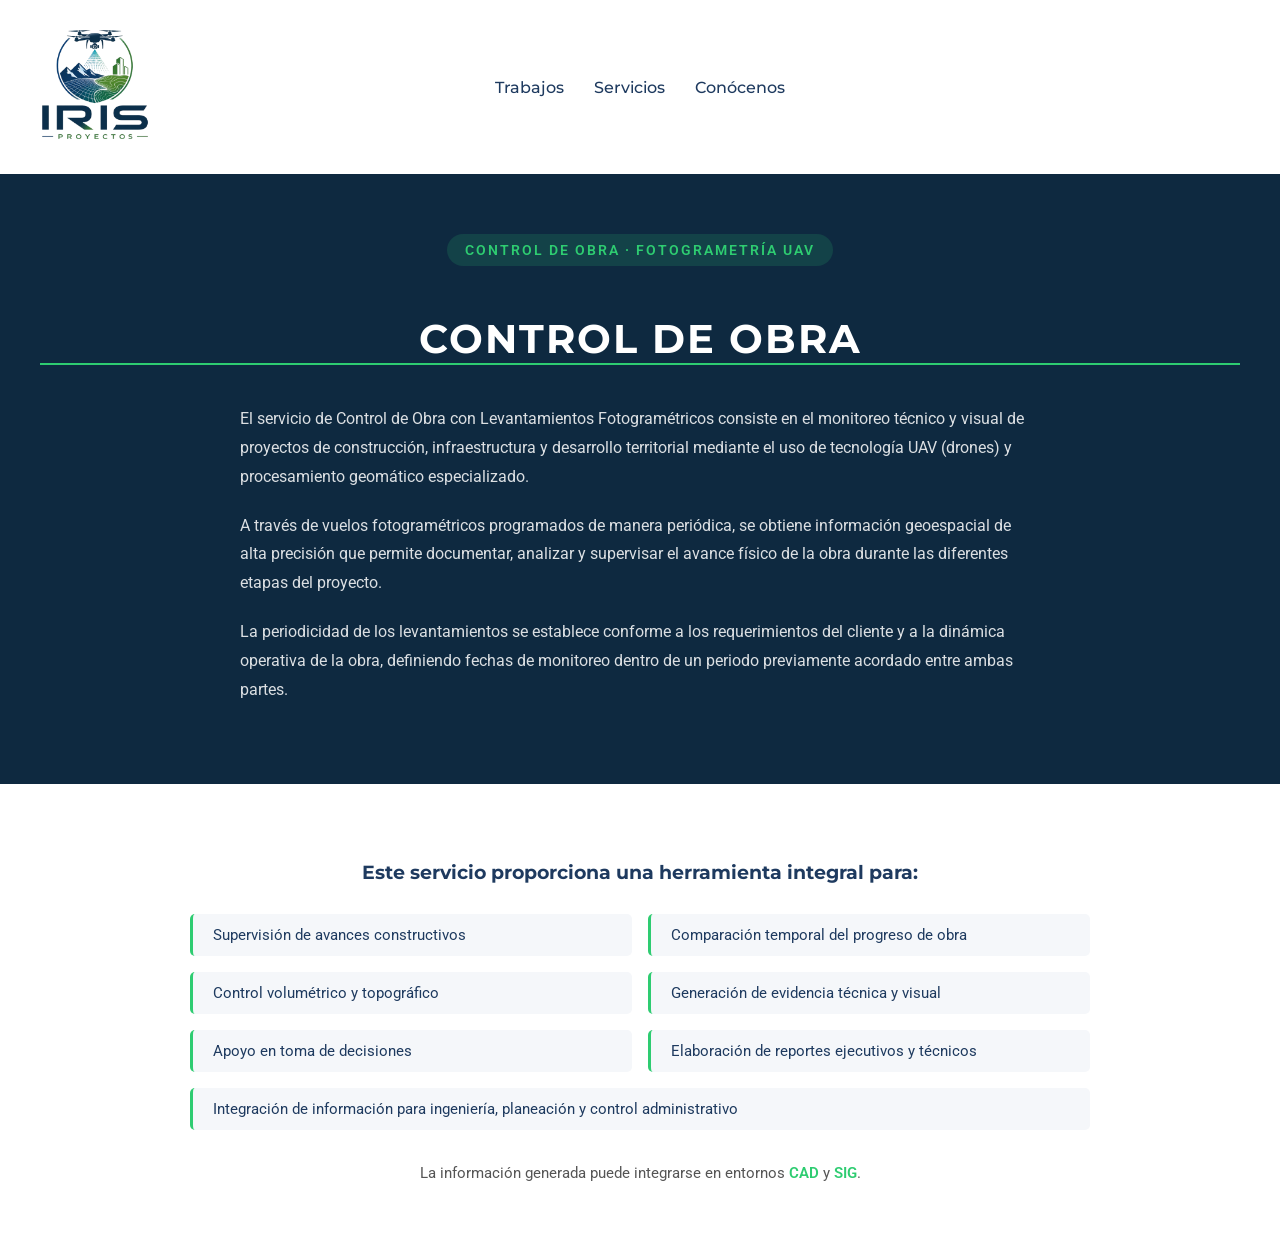
==== controlobra.html @ 0a6cccda "Update: mejora a visor" ====
<!DOCTYPE html>
<html lang="es">
<head>
  <meta charset="UTF-8">
  <title>Control de Obra - IRIS PROYECTOS</title>

  <!-- Fuentes -->
  <link href="https://fonts.googleapis.com/css2?family=Montserrat:wght@600;700&family=Roboto:wght@300;400;500&display=swap" rel="stylesheet">

  <link rel="stylesheet" href="style.css">
  <link rel="stylesheet" href="css/controlobra.css">
</head>
<body>

  <header class="header reveal">
    <div class="header-content">

      <!-- LOGO -->
      <div class="logo">
        <img src="img/logo.png" alt="IRIS PROYECTOS">
      </div>

      <!-- MENÚ -->
      <nav class="menu">
        <a href="index.html#trabajos">Trabajos</a>
        <a href="index.html#servicios">Servicios</a>
        <a href="index.html#conocenos">Conócenos</a>
      </nav>

    </div>
  </header>

  <!-- CONTENIDO DE LA PÁGINA -->
  <main id="contenido">

    <!-- HERO / DESCRIPCIÓN GENERAL -->
    <section class="servicio-hero reveal">
    <div class="badge reveal">CONTROL DE OBRA · FOTOGRAMETRÍA UAV</div>
    <h1 class="titulo reveal">CONTROL DE OBRA</h1>
    <p class="servicio-descripcion reveal">
        El servicio de Control de Obra con Levantamientos Fotogramétricos consiste en el monitoreo 
        técnico y visual de proyectos de construcción, infraestructura y desarrollo territorial 
        mediante el uso de tecnología UAV (drones) y procesamiento geomático especializado.
    </p>
    <p class="servicio-descripcion reveal">
        A través de vuelos fotogramétricos programados de manera periódica, se obtiene información 
        geoespacial de alta precisión que permite documentar, analizar y supervisar el avance físico 
        de la obra durante las diferentes etapas del proyecto.
    </p>
    <p class="servicio-descripcion reveal">
        La periodicidad de los levantamientos se establece conforme a los requerimientos del cliente 
        y a la dinámica operativa de la obra, definiendo fechas de monitoreo dentro de un periodo 
        previamente acordado entre ambas partes.
    </p>
    </section>

    <!-- LISTA DE HERRAMIENTAS -->
    <section class="servicio-herramientas">
    <h2 class="subtitulo-seccion reveal">Este servicio proporciona una herramienta integral para:</h2>

    <div class="herramientas-grid">
        <div class="herramienta-item reveal">Supervisión de avances constructivos</div>
        <div class="herramienta-item reveal">Comparación temporal del progreso de obra</div>
        <div class="herramienta-item reveal">Control volumétrico y topográfico</div>
        <div class="herramienta-item reveal">Generación de evidencia técnica y visual</div>
        <div class="herramienta-item reveal">Apoyo en toma de decisiones</div>
        <div class="herramienta-item reveal">Elaboración de reportes ejecutivos y técnicos</div>
        <div class="herramienta-item reveal">Integración de información para ingeniería, planeación y control administrativo</div>
    </div>

    <p class="servicio-integracion reveal">
        La información generada puede integrarse en entornos <span class="resaltar">CAD</span> y
        <span class="resaltar">SIG</span>.
    </p>
    </section>

  </main>

  <script src="js/controlobra.js"></script>

</body>
</html>
---- style.css ----
/* RESET */
  body {
    margin: 0;
    font-family: 'Roboto', sans-serif;
    background-color: #ffffff;
    color: #2C2C2C;
  }

  h1, h2, h3 {
    font-family: 'Montserrat', sans-serif;
  }

  /* HEADER */
  .header {
    background-color: #ffffff;
    padding: 10px 20px;
  }

  .header-content { 
    position: relative;
    display: flex;
    align-items: center;
  }

  /* menú centrado absoluto */
  .menu {
    position: absolute;
    left: 50%;
    transform: translateX(-50%);
    display: flex;
    gap: 30px;
  }

  /* LINKS */
  .menu a {
    text-decoration: none;
    color: #1E3A5F;
    font-family: 'Montserrat', sans-serif;
    font-weight: 500;
    transition: color 0.3s ease;
  }

  /* HOVER */
  .menu a:hover {
    color: #2ECC71;
  }


  /* LOGO */
  .logo img {
    height: 150px; /* ajusta tamaño */
    object-fit: contain;
  }

  /* título */
  .header h1 {
    margin: 0;
    font-size: 2.5rem;
    color: #2ECC71;
  }

  /* subtítulo */
  .subtitulo-header {
    margin-top: 10px;
    max-width: 800px;
    font-size: 1rem;
    color: hwb(0 99% 1%);
  }
  /* SECCIÓN */
  .seccion {
    padding: 40px 20px;
  }

  /* TÍTULO */
  .titulo {
    text-align: center;
    font-size: 2rem;
    color: #1E3A5F;
    border-bottom: 2px solid #2ECC71;
    margin-bottom: 40px;
    letter-spacing: 2px;
  }

  /* CONTENEDOR */
  .contenedor {
    display: flex;
    gap: 20px;
    flex-wrap: wrap; /* permite que bajen si no caben */
  }


.card {
  flex: 1 1 300px;
  padding: 25px;
  border-radius: 10px;

  display: flex;
  flex-direction: column;
  justify-content: space-between;

  border: 1px solid rgb(255, 255, 255);
  transition: transform 0.3s ease, box-shadow 0.3s ease;

  /* ESTAS SON LAS CLAVES */
  background-size: cover;
  background-position: center;

  /* OVERLAY OSCURO encima de la imagen */
  position: relative;
}

/* El overlay se pone con ::before */
.card::before {
  content: "";
  position: absolute;
  inset: 0;
  background: rgba(0, 0, 0, 0.55); /* ajusta la opacidad a tu gusto */
  border-radius: 10px;
  z-index: 0;
}

/* El contenido queda ENCIMA del overlay */
.card h3,
.card p,
.card button {
  position: relative;
  z-index: 1;
}
  /* HOVER PRO */
  .card:hover {
    transform: translateY(-8px);
    box-shadow: 0 10px 25px rgba(0,0,0,0.1);
  }

  /* TEXTO */
  .card h3 {
    color: #ffffff;
    margin-bottom: 10px;
  }

  .card p {
    flex-grow: 1;
    line-height: 1.5;
    color: #ffffff;
  }

  /* BOTÓN */
  .card button {
    background-color: #2ECC71;
    border: none;
    padding: 12px;
    color: white;
    border-radius: 5px;
    cursor: pointer;
    font-weight: 500;
    transition: background 0.3s;
  }

  .card button:hover {
    background-color: #27ae60;
  }

  /* RESPONSIVE */
  @media (max-width: 768px) {
    .contenedor {
      flex-direction: column;
    }
  }

  .visor-wrapper {
    display: flex;
    align-items: center;
    justify-content: center;
    gap: 10px;
    margin-top: 20px;
  }

  model-viewer {
    width: 700px;
    height: 400px;
    background-color: #f5f7fa00;
    border-radius: 10px;
  }

  /* Botones */
  .nav {
    background-color: #2ECC71;
    border: none;
    color: white;
    font-size: 30px;
    padding: 10px 15px;
    cursor: pointer;
    border-radius: 5px;
  }

  .nav:hover {
    background-color: #27ae60;
  }

  .descripcion {
    text-align: center;
    margin-top: 10px;
    color: #ffffff;
  }

  #visor3d {
    opacity: 1;
    transition: opacity 0.5s ease;
  }

  .fade-out {
    opacity: 0;
    filter: blur(5px);
  }


  .subtitulo {
    max-width: 800px;
    margin: 10px auto 30px auto; /* 👈 pegado al título pero con aire */
    text-align: center;
    font-size: 1.1rem;
    line-height: 1.6;
    color: #555;
  }

  /* CONTENEDOR GENERAL */
  .empresa {
    background-color: #0E2940;
  }

  /* FLEX */
  .empresa-contenedor {
    display: flex;
    align-items: center;
  }

  /* MITADES */
  .empresa-texto,
  .empresa-carrusel {
    flex: 1;
  }

  /* TEXTO */
  .empresa-texto h2 {
    color: #1E3A5F;
    font-size: 2rem;
  }

  .empresa-texto p {
    margin-top: 15px;
    line-height: 1.6;
    color: #2C2C2C;
  }

/* CONTENEDOR */
.empresa-carrusel {
  overflow: hidden;
  width: 100%;
  height: 300px;
  position: relative;
}


  /* TRACK (la fila que se mueve) */
.carrusel-track {
  display: flex;
  width: calc(400px * 3); /* número de imágenes TOTAL */
  animation: scrollCarrusel 20s linear infinite;
}

/* IMÁGENES */
.carrusel-track img {
  width: 400px;
  height: 300px;
  object-fit: cover;
  flex-shrink: 0;
}

.empresa-carrusel::before,
.empresa-carrusel::after {
  content: "";
  position: absolute;
  top: 0;
  width: 80px;
  height: 100%;
  z-index: 2;
}

.empresa-carrusel::before {
  left: 0;
  background: linear-gradient(to right, #ffffff, transparent);
}

.empresa-carrusel::after {
  right: 0;
  background: linear-gradient(to left, #ffffff, transparent);
}

@keyframes scrollCarrusel {
  0% {
    transform: translateX(0);
  }
  100% {
    transform: translateX(-50%);
  }
}

  /* imagen visible */
  .empresa-carrusel img.activa {
    opacity: 1;
  }
  .empresa-texto{
      margin: 40px auto;      /* centra */
      padding: 0 20px;  
      text-align: center;      /* 👈 espacio en celulares */

  }

.descripcion-destacada {
    color: #edededed;
}

.brillo { 
    font-weight: 400; 
    line-height: 1.6;
    text-align: center;

    /* 🔥 TEXTO BASE */
    color: rgb(255, 255, 255);

    /* 🔥 GRADIENTE QUE SERÁ LA LUZ */
    background: linear-gradient(
      120deg,
      rgb(255, 255, 255) 0%,
      #2ECC71 40%,
      #ffffff 50%,
      #2ECC71 90%,
      rgb(255, 255, 255) 100%
    );

    background-size: 200% auto;

    /* 🔥 CLAVE: el fondo se aplica SOLO al texto */
    background-clip: text;
    -webkit-background-clip: text;
    -webkit-text-fill-color: transparent;

    animation: brilloTexto 8s linear infinite;
}

@keyframes brilloTexto {
  0% {
    background-position: 200% center;
  }
  100% {
    background-position: -200% center;
  }
}
@keyframes luzRecorriendo {
  0% {
    left: -100%;
  }
  100% {
    left: 100%;
  }
}

  /* palabras clave */
  .resaltar {
    color: #2ECC71; /* verde corporativo */
    font-weight: 600;
  }

  /* Responsive */
  @media (max-width: 768px) {
    model-viewer {
      width: 100%;
      height: 300px;
    }
  }

  .descripcion-modelo {
    max-width: 900px;
    margin: 20px auto 0 auto;
    padding: 16px 20px;
    background-color: #F5F7FA;
    border-left: 3px solid #2ECC71;
    border-radius: 5px;
    color: #ffffff;
    font-size: 0.95rem;
    line-height: 1.6;
  }

.badge {
  display: inline-block;
  background: rgba(46,204,113,0.15);
  color: #2ECC71;

  font-size: 14px;          /* 🔥 más grande */
  font-weight: 600;
  letter-spacing: 2px;

  padding: 8px 18px;       /* 🔥 más presencia */
  border-radius: 30px;

  margin-bottom: 15px;     /* espacio con el texto */

  text-transform: uppercase;
}

/* SCROLL REVEAL */
.reveal {
  opacity: 0;
  transform: translateY(40px);
  transition: opacity 0.7s ease, transform 0.7s ease;
}

.reveal.visible {
  opacity: 1;
  transform: translateY(0);
}

#conocenos {
  background-image: url('img/dron.jpeg');
  background-size: cover;
  background-position: center;

  position: relative;
  max-height: 400px;
  overflow: hidden;
  padding: 60px 20px;

  border-radius: 20px; /* ajusta a tu gusto */
  margin: 0 20px;      /* para que no quede pegado a los bordes de la página */
}




#conocenos::before {
  content: "";
  position: absolute;
  inset: 0;
  background: rgba(0, 0, 0, 0.60);
  z-index: 0;
}

/* CONTENIDO ENCIMA DEL OVERLAY */
#conocenos .titulo,
#conocenos p {
  position: relative;
  z-index: 1;
  color: #ffffff;
}



#conocenos.reveal {
  opacity: 0;
  transform: translateY(30px);
  transition: opacity 1s ease, transform 1s ease;
}

#conocenos.reveal.visible {
  opacity: 1;
  transform: translateY(0);
}
---- css/controlobra.css ----
/* HERO */
.servicio-hero {
  background-color: #0E2940;
  padding: 60px 40px;
  text-align: center;
}

.servicio-hero .titulo {
  color: #ffffff;
  font-size: 2.5rem;
  border-color: #2ECC71;
}

.servicio-descripcion {
  max-width: 800px;
  margin: 0 auto 20px auto;
  color: rgba(255,255,255,0.85);
  font-size: 1rem;
  line-height: 1.8;
  text-align: left;
}

/* HERRAMIENTAS */
.servicio-herramientas {
  padding: 60px 40px;
  background-color: #ffffff;
}

.subtitulo-seccion {
  font-family: 'Montserrat', sans-serif;
  color: #1E3A5F;
  font-size: 1.2rem;
  margin-bottom: 30px;
  text-align: center;
}

.herramientas-grid {
  display: flex;
  flex-wrap: wrap;
  gap: 16px;
  justify-content: center;
  max-width: 900px;
  margin: 0 auto 30px auto;
}

.herramienta-item {
  background-color: #F5F7FA;
  border-left: 3px solid #2ECC71;
  border-radius: 5px;
  padding: 12px 20px;
  font-size: 0.95rem;
  color: #1E3A5F;
  flex: 1 1 250px;
}

.servicio-integracion {
  max-width: 800px;
  margin: 0 auto;
  text-align: center;
  color: #555;
  font-size: 0.95rem;
  line-height: 1.8;
}
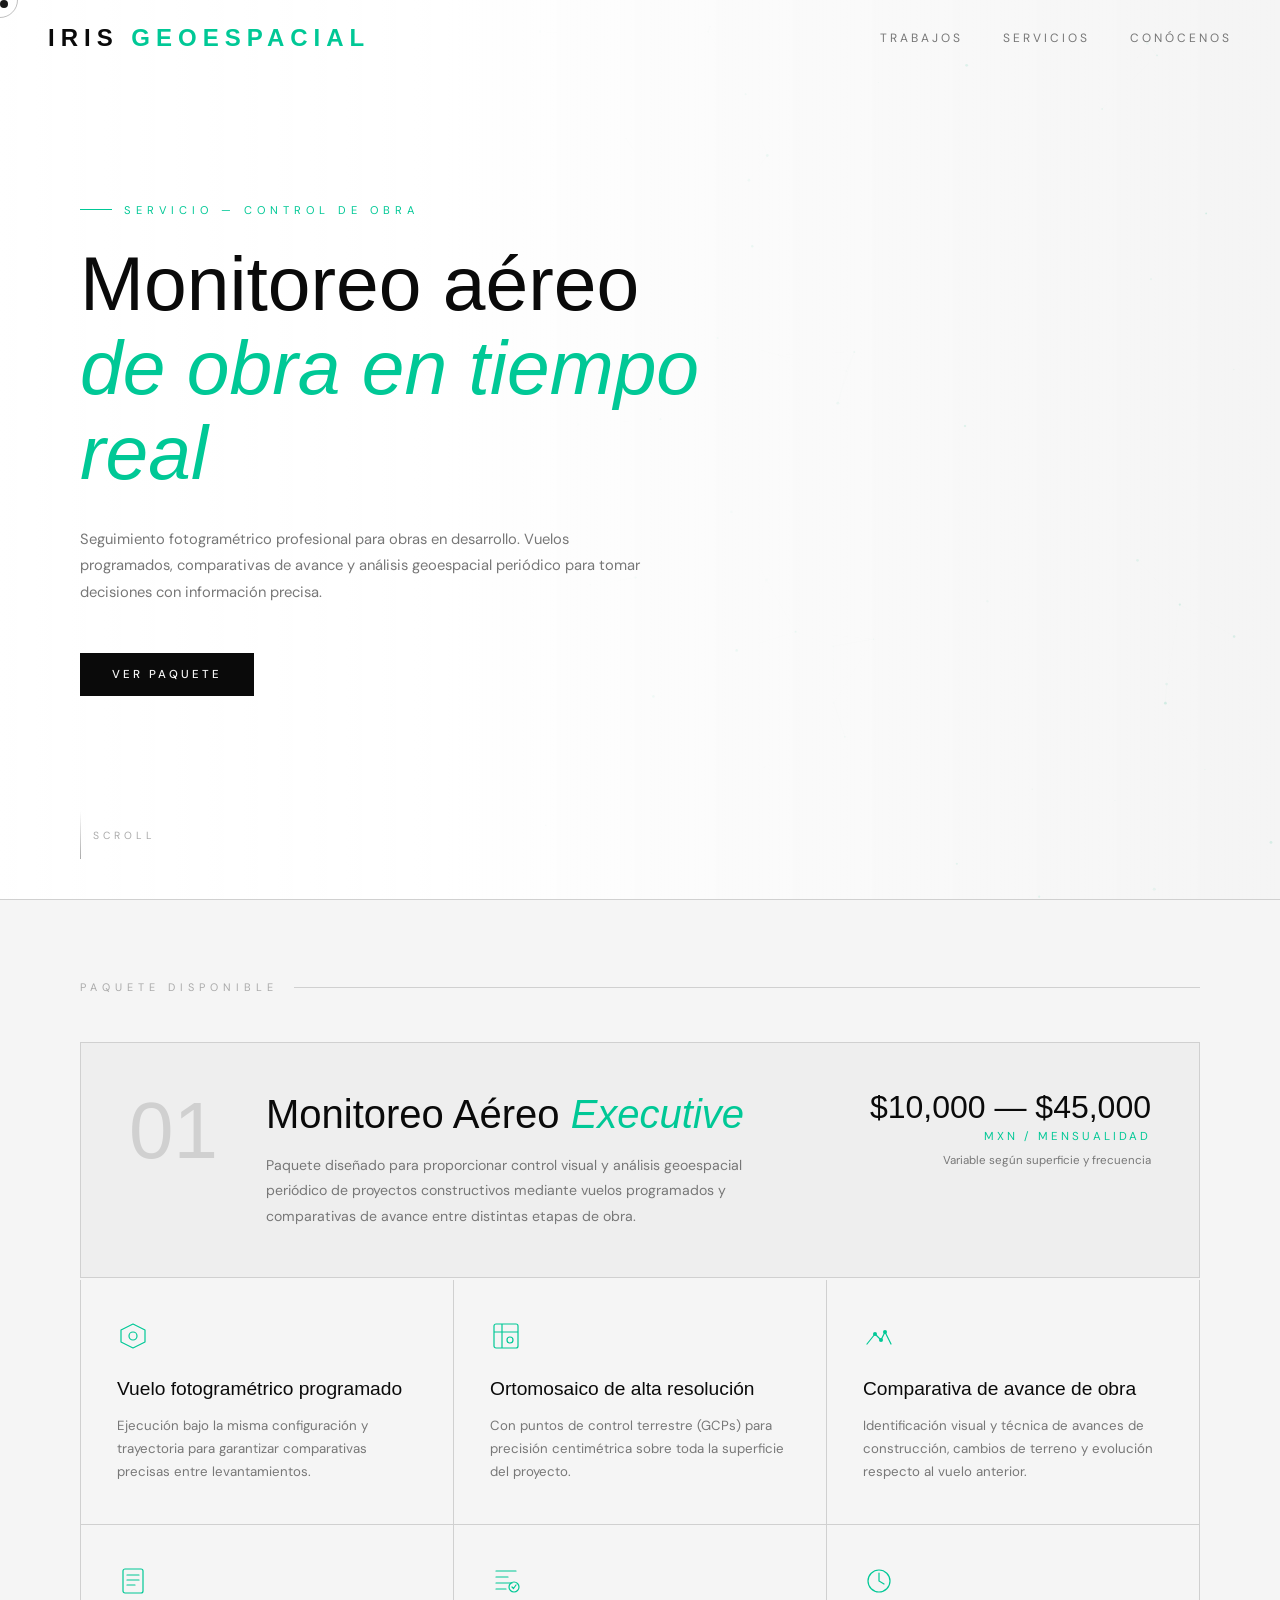
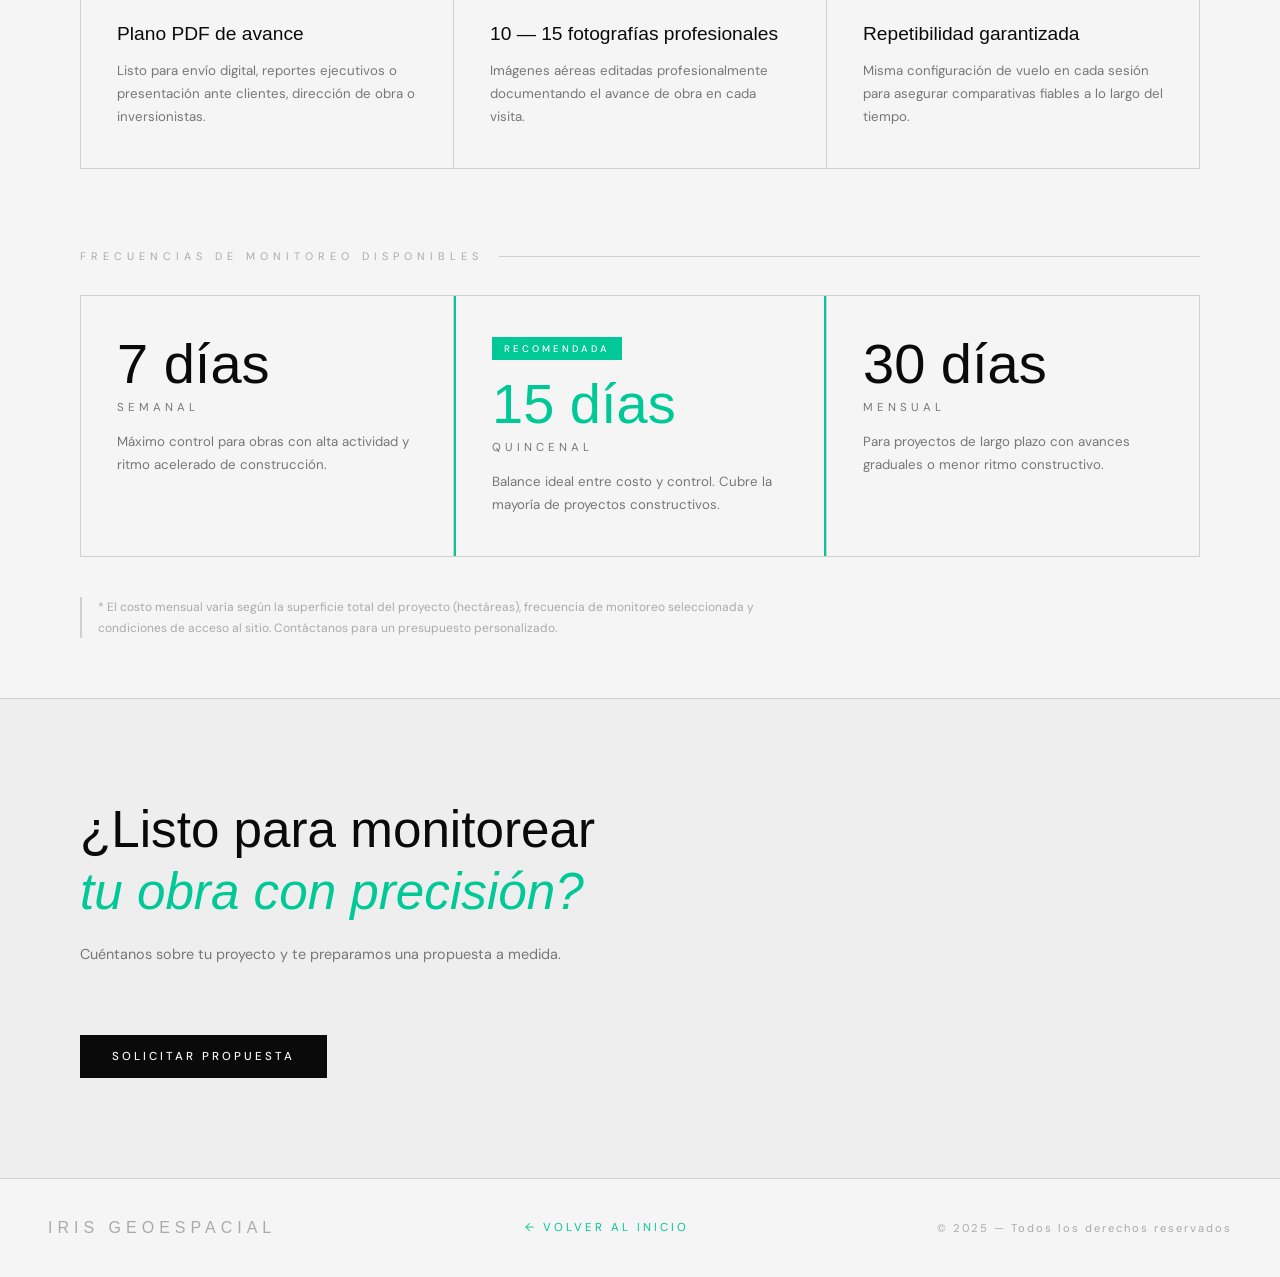
==== commit 1e9a8c82: "Update: videos" ====
--- a/controlobra.html
+++ b/controlobra.html
@@ -2,81 +2,204 @@
 <html lang="es">
 <head>
   <meta charset="UTF-8">
-  <title>Control de Obra - IRIS PROYECTOS</title>
-
-  <!-- Fuentes -->
-  <link href="https://fonts.googleapis.com/css2?family=Montserrat:wght@600;700&family=Roboto:wght@300;400;500&display=swap" rel="stylesheet">
-
-  <link rel="stylesheet" href="style.css">
+  <meta name="viewport" content="width=device-width, initial-scale=1.0">
+  <title>Control de Obra — IRIS Geoespacial</title>
+  <link href="https://fonts.googleapis.com/css2?family=Cormorant+Garamond:wght@300;400;600&family=DM+Sans:wght@300;400;500&display=swap" rel="stylesheet">
   <link rel="stylesheet" href="css/controlobra.css">
 </head>
 <body>
 
-  <header class="header reveal">
-    <div class="header-content">
-
-      <!-- LOGO -->
-      <div class="logo">
-        <img src="img/logo.png" alt="IRIS PROYECTOS">
-      </div>
-
-      <!-- MENÚ -->
-      <nav class="menu">
-        <a href="index.html#trabajos">Trabajos</a>
-        <a href="index.html#servicios">Servicios</a>
-        <a href="index.html#conocenos">Conócenos</a>
-      </nav>
-
-    </div>
+  <div class="cursor" id="cursor"></div>
+  <div class="cursor-ring" id="cursor-ring"></div>
+  <canvas id="particles-canvas"></canvas>
+
+  <!-- ─── HEADER ─── -->
+  <header class="header" id="header">
+    <a href="index.html" class="logo-text">IRIS <span>GEOESPACIAL</span></a>
+    <nav class="nav">
+      <a href="index.html#trabajos">Trabajos</a>
+      <a href="index.html#servicios">Servicios</a>
+      <a href="index.html#conocenos">Conócenos</a>
+    </nav>
   </header>
-
-  <!-- CONTENIDO DE LA PÁGINA -->
-  <main id="contenido">
-
-    <!-- HERO / DESCRIPCIÓN GENERAL -->
-    <section class="servicio-hero reveal">
-    <div class="badge reveal">CONTROL DE OBRA · FOTOGRAMETRÍA UAV</div>
-    <h1 class="titulo reveal">CONTROL DE OBRA</h1>
-    <p class="servicio-descripcion reveal">
-        El servicio de Control de Obra con Levantamientos Fotogramétricos consiste en el monitoreo 
-        técnico y visual de proyectos de construcción, infraestructura y desarrollo territorial 
-        mediante el uso de tecnología UAV (drones) y procesamiento geomático especializado.
+<!-- ─── HERO ─── -->
+<section class="hero">
+
+  <!-- VIDEO FONDO -->
+  <video autoplay muted loop playsinline
+    style="position:absolute; inset:0; width:100%; height:100%; object-fit:cover; z-index:0;">
+    <source src="video/controlobra.mp4" type="video/mp4">
+  </video>
+
+  <!-- OVERLAY: blanco opaco izquierda, transparente derecha -->
+  <div style="position:absolute; inset:0; z-index:1;
+    background: linear-gradient(to right,
+      rgba(255,255,255,1) 0%,
+      rgba(255,255,255,0.95) 35%,
+      rgba(255,255,255,0.5) 65%,
+      rgba(255,255,255,0) 100%);"></div>
+
+  <!-- CONTENIDO (z-index encima del overlay) -->
+ <p class="hero-tag reveal" style="position:relative; z-index:2;">Servicio — Control de Obra</p>
+  <h1 class="reveal reveal-delay-1" style="position:relative; z-index:2;">
+    Monitoreo aéreo<br><em>de obra en tiempo real</em>
+  </h1>
+  <p class="hero-sub reveal reveal-delay-2" style="position:relative; z-index:2;">
+    Seguimiento fotogramétrico profesional para obras en desarrollo. Vuelos programados, comparativas de avance y análisis geoespacial periódico para tomar decisiones con información precisa.
+  </p>
+  <a href="#paquete" class="btn-primary reveal reveal-delay-3" 
+     style="position:relative; z-index:2; width:fit-content;">Ver paquete</a>
+
+  <div class="hero-scroll-hint" style="position:absolute; z-index:2;">
+    <div class="scroll-line"></div>
+    Scroll
+  </div>
+
+</section>
+
+  <!-- ─── PAQUETE PRINCIPAL ─── -->
+  <section id="paquete" class="paquete-section">
+    <div class="section-label reveal">Paquete disponible</div>
+
+    <!-- CABECERA DEL PAQUETE -->
+    <div class="paquete-header reveal reveal-delay-1">
+      <div class="paquete-num">01</div>
+      <div class="paquete-info">
+        <h2>Monitoreo Aéreo <em>Executive</em></h2>
+        <p>Paquete diseñado para proporcionar control visual y análisis geoespacial periódico de proyectos constructivos mediante vuelos programados y comparativas de avance entre distintas etapas de obra.</p>
+      </div>
+      <div class="paquete-precio">
+        <span class="precio-num">$10,000 — $45,000</span>
+        <span class="precio-label">MXN / mensualidad</span>
+        <span class="precio-nota">Variable según superficie y frecuencia</span>
+      </div>
+    </div>
+
+    <!-- GRID DE ENTREGABLES -->
+    <div class="entregables-grid">
+
+      <div class="entregable-item reveal reveal-delay-1">
+        <div class="entregable-icon">
+          <svg width="32" height="32" viewBox="0 0 32 32" fill="none">
+            <path d="M16 4L28 10V22L16 28L4 22V10L16 4Z" stroke="currentColor" stroke-width="1.2" stroke-linejoin="round"/>
+            <circle cx="16" cy="16" r="4" stroke="currentColor" stroke-width="1.2"/>
+          </svg>
+        </div>
+        <h3>Vuelo fotogramétrico programado</h3>
+        <p>Ejecución bajo la misma configuración y trayectoria para garantizar comparativas precisas entre levantamientos.</p>
+      </div>
+
+      <div class="entregable-item reveal reveal-delay-2">
+        <div class="entregable-icon">
+          <svg width="32" height="32" viewBox="0 0 32 32" fill="none">
+            <rect x="4" y="4" width="24" height="24" rx="2" stroke="currentColor" stroke-width="1.2"/>
+            <path d="M4 12h24M12 4v24" stroke="currentColor" stroke-width="1.2"/>
+            <circle cx="20" cy="20" r="3" stroke="currentColor" stroke-width="1.2"/>
+          </svg>
+        </div>
+        <h3>Ortomosaico de alta resolución</h3>
+        <p>Con puntos de control terrestre (GCPs) para precisión centimétrica sobre toda la superficie del proyecto.</p>
+      </div>
+
+      <div class="entregable-item reveal reveal-delay-3">
+        <div class="entregable-icon">
+          <svg width="32" height="32" viewBox="0 0 32 32" fill="none">
+            <path d="M4 24L12 14l6 6 4-8 6 12" stroke="currentColor" stroke-width="1.2" stroke-linecap="round" stroke-linejoin="round"/>
+            <circle cx="12" cy="14" r="2" fill="currentColor"/>
+            <circle cx="18" cy="20" r="2" fill="currentColor"/>
+            <circle cx="22" cy="12" r="2" fill="currentColor"/>
+          </svg>
+        </div>
+        <h3>Comparativa de avance de obra</h3>
+        <p>Identificación visual y técnica de avances de construcción, cambios de terreno y evolución respecto al vuelo anterior.</p>
+      </div>
+
+      <div class="entregable-item reveal reveal-delay-1">
+        <div class="entregable-icon">
+          <svg width="32" height="32" viewBox="0 0 32 32" fill="none">
+            <rect x="6" y="4" width="20" height="24" rx="2" stroke="currentColor" stroke-width="1.2"/>
+            <path d="M10 10h12M10 15h12M10 20h8" stroke="currentColor" stroke-width="1.2" stroke-linecap="round"/>
+          </svg>
+        </div>
+        <h3>Plano PDF de avance</h3>
+        <p>Listo para envío digital, reportes ejecutivos o presentación ante clientes, dirección de obra o inversionistas.</p>
+      </div>
+
+      <div class="entregable-item reveal reveal-delay-2">
+        <div class="entregable-icon">
+          <svg width="32" height="32" viewBox="0 0 32 32" fill="none">
+            <path d="M6 6l20 0M6 12l12 0M6 18l16 0M6 24l10 0" stroke="currentColor" stroke-width="1.2" stroke-linecap="round"/>
+            <circle cx="24" cy="22" r="5" stroke="currentColor" stroke-width="1.2"/>
+            <path d="M22 22l1.5 1.5L26 20" stroke="currentColor" stroke-width="1.2" stroke-linecap="round" stroke-linejoin="round"/>
+          </svg>
+        </div>
+        <h3>10 — 15 fotografías profesionales</h3>
+        <p>Imágenes aéreas editadas profesionalmente documentando el avance de obra en cada visita.</p>
+      </div>
+
+      <div class="entregable-item reveal reveal-delay-3">
+        <div class="entregable-icon">
+          <svg width="32" height="32" viewBox="0 0 32 32" fill="none">
+            <circle cx="16" cy="16" r="11" stroke="currentColor" stroke-width="1.2"/>
+            <path d="M16 8v8l5 3" stroke="currentColor" stroke-width="1.2" stroke-linecap="round"/>
+          </svg>
+        </div>
+        <h3>Repetibilidad garantizada</h3>
+        <p>Misma configuración de vuelo en cada sesión para asegurar comparativas fiables a lo largo del tiempo.</p>
+      </div>
+
+    </div>
+
+    <!-- FRECUENCIAS -->
+    <div class="frecuencias-wrap reveal">
+      <div class="frecuencias-label">Frecuencias de monitoreo disponibles</div>
+      <div class="frecuencias-grid">
+
+        <div class="frecuencia-card reveal reveal-delay-1">
+          <div class="frec-ciclo">7 días</div>
+          <div class="frec-nombre">Semanal</div>
+          <div class="frec-desc">Máximo control para obras con alta actividad y ritmo acelerado de construcción.</div>
+        </div>
+
+        <div class="frecuencia-card frecuencia-card--mid reveal reveal-delay-2">
+          <div class="frec-badge">Recomendada</div>
+          <div class="frec-ciclo">15 días</div>
+          <div class="frec-nombre">Quincenal</div>
+          <div class="frec-desc">Balance ideal entre costo y control. Cubre la mayoría de proyectos constructivos.</div>
+        </div>
+
+        <div class="frecuencia-card reveal reveal-delay-3">
+          <div class="frec-ciclo">30 días</div>
+          <div class="frec-nombre">Mensual</div>
+          <div class="frec-desc">Para proyectos de largo plazo con avances graduales o menor ritmo constructivo.</div>
+        </div>
+
+      </div>
+    </div>
+
+    <!-- NOTA DE PRECIO -->
+    <p class="precio-detalle reveal">
+      * El costo mensual varía según la superficie total del proyecto (hectáreas), frecuencia de monitoreo seleccionada y condiciones de acceso al sitio. Contáctanos para un presupuesto personalizado.
     </p>
-    <p class="servicio-descripcion reveal">
-        A través de vuelos fotogramétricos programados de manera periódica, se obtiene información 
-        geoespacial de alta precisión que permite documentar, analizar y supervisar el avance físico 
-        de la obra durante las diferentes etapas del proyecto.
-    </p>
-    <p class="servicio-descripcion reveal">
-        La periodicidad de los levantamientos se establece conforme a los requerimientos del cliente 
-        y a la dinámica operativa de la obra, definiendo fechas de monitoreo dentro de un periodo 
-        previamente acordado entre ambas partes.
-    </p>
-    </section>
-
-    <!-- LISTA DE HERRAMIENTAS -->
-    <section class="servicio-herramientas">
-    <h2 class="subtitulo-seccion reveal">Este servicio proporciona una herramienta integral para:</h2>
-
-    <div class="herramientas-grid">
-        <div class="herramienta-item reveal">Supervisión de avances constructivos</div>
-        <div class="herramienta-item reveal">Comparación temporal del progreso de obra</div>
-        <div class="herramienta-item reveal">Control volumétrico y topográfico</div>
-        <div class="herramienta-item reveal">Generación de evidencia técnica y visual</div>
-        <div class="herramienta-item reveal">Apoyo en toma de decisiones</div>
-        <div class="herramienta-item reveal">Elaboración de reportes ejecutivos y técnicos</div>
-        <div class="herramienta-item reveal">Integración de información para ingeniería, planeación y control administrativo</div>
-    </div>
-
-    <p class="servicio-integracion reveal">
-        La información generada puede integrarse en entornos <span class="resaltar">CAD</span> y
-        <span class="resaltar">SIG</span>.
-    </p>
-    </section>
-
-  </main>
+
+  </section>
+
+  <!-- ─── CTA FINAL ─── -->
+  <section class="cta-section reveal">
+    <div class="cta-contenido">
+      <h2>¿Listo para monitorear<br><em>tu obra con precisión?</em></h2>
+      <p>Cuéntanos sobre tu proyecto y te preparamos una propuesta a medida.</p>
+      <a href="index.html#conocenos" class="btn-primary">Solicitar propuesta</a>
+    </div>
+  </section>
+
+  <!-- ─── FOOTER ─── -->
+  <footer>
+    <div class="footer-logo">IRIS GEOESPACIAL</div>
+    <a href="index.html" class="footer-back">← Volver al inicio</a>
+    <div class="footer-copy">© 2025 — Todos los derechos reservados</div>
+  </footer>
 
   <script src="js/controlobra.js"></script>
-
 </body>
 </html>
--- a/css/controlobra.css
+++ b/css/controlobra.css
@@ -1,63 +1,392 @@
-/* HERO */
-.servicio-hero {
-  background-color: #0E2940;
-  padding: 60px 40px;
-  text-align: center;
-}
-
-.servicio-hero .titulo {
-  color: #ffffff;
-  font-size: 2.5rem;
-  border-color: #2ECC71;
-}
-
-.servicio-descripcion {
-  max-width: 800px;
-  margin: 0 auto 20px auto;
-  color: rgba(255,255,255,0.85);
-  font-size: 1rem;
-  line-height: 1.8;
-  text-align: left;
-}
-
-/* HERRAMIENTAS */
-.servicio-herramientas {
-  padding: 60px 40px;
-  background-color: #ffffff;
-}
-
-.subtitulo-seccion {
-  font-family: 'Montserrat', sans-serif;
-  color: #1E3A5F;
-  font-size: 1.2rem;
-  margin-bottom: 30px;
-  text-align: center;
-}
-
-.herramientas-grid {
+/* ─── VARIABLES ─── */
+:root {
+  --negro:      #f5f5f5;
+  --gris-100:   #eeeeee;
+  --gris-200:   #e4e4e4;
+  --gris-300:   #d0d0d0;
+  --gris-400:   #aaaaaa;
+  --gris-500:   #777777;
+  --blanco:     #0a0a0a;
+  --plata:      #383838;
+  --plata-viva: #181818;
+
+  --verde:      #00c896;
+  --azul:       #0057b8;
+
+  --font-display: 'Exo 2', sans-serif;
+  --font-body:    'DM Sans', sans-serif;
+  --ease-smooth:  cubic-bezier(0.25, 0.46, 0.45, 0.94);
+  --ease-expo:    cubic-bezier(0.19, 1, 0.22, 1);
+}
+
+/* ─── RESET ─── */
+*, *::before, *::after { box-sizing: border-box; margin: 0; padding: 0; }
+html { scroll-behavior: smooth; }
+body {
+  font-family: var(--font-body);
+  background: var(--negro);
+  color: var(--blanco);
+  overflow-x: hidden;
+  cursor: none;
+}
+
+/* ─── CURSOR ─── */
+.cursor {
+  width: 8px; height: 8px;
+  background: var(--plata-viva);
+  border-radius: 50%;
+  position: fixed; top: 0; left: 0;
+  pointer-events: none; z-index: 9999;
+}
+.cursor-ring {
+  width: 36px; height: 36px;
+  border: 1px solid rgba(0,0,0,0.25);
+  border-radius: 50%;
+  position: fixed; top: 0; left: 0;
+  pointer-events: none; z-index: 9998;
+  transition: width 0.3s, height 0.3s, border-color 0.3s;
+}
+.cursor-ring.hover { width: 56px; height: 56px; border-color: rgba(0,0,0,0.5); }
+
+/* ─── PARTÍCULAS ─── */
+#particles-canvas {
+  position: fixed; inset: 0;
+  z-index: 0; pointer-events: none; opacity: 0.3;
+}
+
+/* ─── HEADER ─── */
+.header {
+  position: fixed; top: 0; left: 0; right: 0; z-index: 100;
+  padding: 24px 48px;
+  display: flex; align-items: center; justify-content: space-between;
+  transition: background 0.4s var(--ease-smooth), padding 0.4s;
+}
+.header.scrolled {
+  background: rgba(245,245,245,0.92);
+  backdrop-filter: blur(16px);
+  padding: 16px 48px;
+  border-bottom: 1px solid var(--gris-300);
+}
+.logo-text {
+  font-family: var(--font-display);
+  font-size: 1.5rem; font-weight: 600;
+  letter-spacing: 6px; color: var(--blanco); text-decoration: none;
+}
+.logo-text span { color: var(--verde); }
+
+.nav { display: flex; gap: 40px; }
+.nav a {
+  font-size: 0.75rem; letter-spacing: 3px;
+  text-transform: uppercase; color: var(--gris-500);
+  text-decoration: none; transition: color 0.3s; position: relative;
+}
+.nav a::after {
+  content: ''; position: absolute; bottom: -4px; left: 0;
+  width: 0; height: 1px; background: var(--verde);
+  transition: width 0.4s var(--ease-expo);
+}
+.nav a:hover { color: var(--blanco); }
+.nav a:hover::after { width: 100%; }
+
+/* ─── HERO ─── */
+.hero {
+  position: relative;
+  overflow: hidden;
+  z-index: 1;
+  min-height: 100vh;
   display: flex;
-  flex-wrap: wrap;
-  gap: 16px;
+  flex-direction: column;
   justify-content: center;
-  max-width: 900px;
-  margin: 0 auto 30px auto;
-}
-
-.herramienta-item {
-  background-color: #F5F7FA;
-  border-left: 3px solid #2ECC71;
-  border-radius: 5px;
-  padding: 12px 20px;
-  font-size: 0.95rem;
-  color: #1E3A5F;
-  flex: 1 1 250px;
-}
-
-.servicio-integracion {
-  max-width: 800px;
-  margin: 0 auto;
-  text-align: center;
-  color: #555;
-  font-size: 0.95rem;
-  line-height: 1.8;
+  align-items: flex-start;        /* ← agregar esto */
+  padding: 0 48px 0 80px;         /* ← igual que el index */
+  border-bottom: 1px solid var(--gris-300);
+}
+
+/* cambiar .hero-contenido h1 por .hero h1 */
+.hero h1 {
+  font-family: var(--font-display);
+  font-size: clamp(3rem, 6vw, 6rem);
+  font-weight: 300; line-height: 1.1;
+  color: var(--blanco); max-width: 750px; margin-bottom: 32px;
+}
+.hero h1 em { font-style: italic; color: var(--verde); }
+
+.hero-tag {
+  font-size: 0.7rem; letter-spacing: 5px;
+  text-transform: uppercase; color: var(--verde);
+  margin-bottom: 24px;
+  display: flex; align-items: center; gap: 12px;
+}
+.hero-tag::before {
+  content: ''; width: 32px; height: 1px; background: var(--verde);
+}
+.hero-contenido h1 {
+  font-family: var(--font-display);
+  font-size: clamp(3rem, 6vw, 6rem);
+  font-weight: 300; line-height: 1.1;
+  color: var(--blanco); max-width: 750px; margin-bottom: 32px;
+}
+.hero-contenido h1 em { font-style: italic; color: var(--verde); }
+.hero-sub {
+  font-size: 0.92rem; line-height: 1.8;
+  color: var(--gris-500); max-width: 560px; margin-bottom: 16px;
+}
+.btn-primary {
+  display: inline-block; margin-top: 32px;
+  font-size: 0.72rem; letter-spacing: 3px;
+  text-transform: uppercase; font-weight: 500;
+  padding: 14px 32px;
+  background: var(--blanco); color: var(--negro);
+  border: none; cursor: none; text-decoration: none;
+  transition: background 0.3s, transform 0.3s var(--ease-expo), color 0.3s;
+}
+.btn-primary:hover { background: var(--verde); color: #fff; transform: translateY(-2px); }
+
+.hero-scroll-hint {
+  position: absolute; bottom: 40px; left: 80px;
+  font-size: 0.65rem; letter-spacing: 4px;
+  text-transform: uppercase; color: var(--gris-400);
+  display: flex; align-items: center; gap: 12px;
+}
+.scroll-line {
+  width: 1px; height: 48px;
+  background: linear-gradient(to bottom, transparent, var(--gris-400));
+  animation: scrollPulse 2s infinite;
+}
+@keyframes scrollPulse { 0%,100%{opacity:.3} 50%{opacity:1} }
+
+/* ─── SECCIÓN PAQUETE ─── */
+.paquete-section {
+  position: relative; z-index: 1;
+  padding: 80px 80px 60px;
+}
+
+.section-label {
+  font-size: 0.68rem; letter-spacing: 5px;
+  text-transform: uppercase; color: var(--gris-400);
+  margin-bottom: 48px;
+  display: flex; align-items: center; gap: 16px;
+}
+.section-label::after {
+  content: ''; flex: 1; height: 1px; background: var(--gris-300);
+}
+
+/* CABECERA */
+.paquete-header {
+  display: grid;
+  grid-template-columns: auto 1fr auto;
+  gap: 48px; align-items: start;
+  padding: 48px;
+  border: 1px solid var(--gris-300);
+  background: var(--gris-100);
+  margin-bottom: 2px;
+}
+
+.paquete-num {
+  font-family: var(--font-display);
+  font-size: 5rem; font-weight: 300;
+  color: var(--gris-300); line-height: 1;
+}
+
+.paquete-info h2 {
+  font-family: var(--font-display);
+  font-size: 2.5rem; font-weight: 300;
+  color: var(--blanco); line-height: 1.15; margin-bottom: 16px;
+}
+.paquete-info h2 em { font-style: italic; color: var(--verde); }
+.paquete-info p {
+  font-size: 0.88rem; line-height: 1.8; color: var(--gris-500);
+  max-width: 500px;
+}
+
+.paquete-precio {
+  text-align: right; min-width: 220px;
+}
+.precio-num {
+  display: block;
+  font-family: var(--font-display);
+  font-size: 2rem; font-weight: 400;
+  color: var(--blanco); line-height: 1; margin-bottom: 6px;
+}
+.precio-label {
+  display: block;
+  font-size: 0.72rem; letter-spacing: 3px;
+  text-transform: uppercase; color: var(--verde);
+  margin-bottom: 8px;
+}
+.precio-nota {
+  display: block;
+  font-size: 0.72rem; color: var(--gris-500); line-height: 1.5;
+}
+
+/* ─── GRID ENTREGABLES ─── */
+.entregables-grid {
+  display: grid;
+  grid-template-columns: repeat(3, 1fr);
+  gap: 1px;
+  background: var(--gris-300);
+  border: 1px solid var(--gris-300);
+  border-top: none;
+  margin-bottom: 80px;
+}
+
+.entregable-item {
+  background: var(--negro);
+  padding: 40px 36px;
+  transition: background 0.3s var(--ease-smooth);
+}
+.entregable-item:hover { background: var(--gris-100); }
+
+.entregable-icon {
+  color: var(--verde);
+  margin-bottom: 20px;
+  transition: transform 0.3s var(--ease-expo);
+}
+.entregable-item:hover .entregable-icon { transform: translateY(-4px); }
+
+.entregable-item h3 {
+  font-family: var(--font-display);
+  font-size: 1.2rem; font-weight: 400;
+  color: var(--blanco); margin-bottom: 12px; line-height: 1.3;
+}
+.entregable-item p {
+  font-size: 0.83rem; line-height: 1.75; color: var(--gris-500);
+}
+
+/* ─── FRECUENCIAS ─── */
+.frecuencias-wrap { margin-bottom: 40px; }
+
+.frecuencias-label {
+  font-size: 0.68rem; letter-spacing: 5px;
+  text-transform: uppercase; color: var(--gris-400);
+  margin-bottom: 32px;
+  display: flex; align-items: center; gap: 16px;
+}
+.frecuencias-label::after {
+  content: ''; flex: 1; height: 1px; background: var(--gris-300);
+}
+
+.frecuencias-grid {
+  display: grid;
+  grid-template-columns: repeat(3, 1fr);
+  gap: 1px;
+  background: var(--gris-300);
+  border: 1px solid var(--gris-300);
+}
+
+.frecuencia-card {
+  background: var(--negro);
+  padding: 40px 36px;
+  position: relative;
+  transition: background 0.3s;
+}
+.frecuencia-card:hover { background: var(--gris-100); }
+
+.frec-badge {
+  display: inline-block;
+  font-size: 0.6rem; letter-spacing: 3px;
+  text-transform: uppercase; font-weight: 500;
+  padding: 5px 12px; margin-bottom: 16px;
+  background: var(--verde); color: #fff;
+}
+
+.frecuencia-card--mid {
+  border-left: 2px solid var(--verde);
+  border-right: 2px solid var(--verde);
+}
+
+.frec-ciclo {
+  font-family: var(--font-display);
+  font-size: 3.5rem; font-weight: 300;
+  color: var(--blanco); line-height: 1; margin-bottom: 8px;
+}
+.frecuencia-card--mid .frec-ciclo { color: var(--verde); }
+
+.frec-nombre {
+  font-size: 0.72rem; letter-spacing: 4px;
+  text-transform: uppercase; color: var(--gris-500);
+  margin-bottom: 16px;
+}
+
+.frec-desc {
+  font-size: 0.83rem; line-height: 1.7; color: var(--gris-500);
+}
+
+/* NOTA PRECIO */
+.precio-detalle {
+  font-size: 0.75rem; line-height: 1.7;
+  color: var(--gris-400); max-width: 680px;
+  border-left: 2px solid var(--gris-300);
+  padding-left: 16px; margin-top: 8px;
+}
+
+/* ─── CTA FINAL ─── */
+.cta-section {
+  position: relative; z-index: 1;
+  padding: 100px 80px;
+  border-top: 1px solid var(--gris-300);
+  background: var(--gris-100);
+}
+.cta-contenido h2 {
+  font-family: var(--font-display);
+  font-size: clamp(2rem, 4vw, 3.5rem);
+  font-weight: 300; line-height: 1.2;
+  color: var(--blanco); margin-bottom: 20px;
+}
+.cta-contenido h2 em { font-style: italic; color: var(--verde); }
+.cta-contenido p {
+  font-size: 0.9rem; color: var(--gris-500);
+  margin-bottom: 36px; line-height: 1.7;
+}
+
+/* ─── FOOTER ─── */
+footer {
+  position: relative; z-index: 1;
+  padding: 40px 48px;
+  border-top: 1px solid var(--gris-300);
+  display: flex; align-items: center;
+  justify-content: space-between; gap: 20px;
+}
+.footer-logo {
+  font-family: var(--font-display);
+  font-size: 1rem; letter-spacing: 5px; color: var(--gris-400);
+}
+.footer-back {
+  font-size: 0.72rem; letter-spacing: 3px;
+  text-transform: uppercase; color: var(--verde);
+  text-decoration: none; transition: color 0.3s;
+}
+.footer-back:hover { color: var(--blanco); }
+.footer-copy {
+  font-size: 0.7rem; letter-spacing: 2px; color: var(--gris-400);
+}
+
+/* ─── SCROLL REVEAL ─── */
+.reveal {
+  opacity: 0; transform: translateY(36px);
+  transition: opacity 0.9s var(--ease-expo), transform 0.9s var(--ease-expo);
+}
+.reveal.from-left  { transform: translateX(-40px); }
+.reveal.from-right { transform: translateX(40px); }
+.reveal.visible    { opacity: 1; transform: none; }
+.reveal-delay-1 { transition-delay: 0.1s; }
+.reveal-delay-2 { transition-delay: 0.2s; }
+.reveal-delay-3 { transition-delay: 0.3s; }
+
+/* ─── RESPONSIVE ─── */
+@media (max-width: 1024px) {
+  .paquete-header { grid-template-columns: 1fr; gap: 24px; }
+  .paquete-precio { text-align: left; }
+  .entregables-grid,
+  .frecuencias-grid { grid-template-columns: 1fr; }
+}
+@media (max-width: 900px) {
+  .header { padding: 20px 24px; }
+  .header.scrolled { padding: 14px 24px; }
+  .hero { padding: 100px 24px 60px; }
+  .hero-scroll-hint { left: 24px; }
+  .paquete-section,
+  .cta-section { padding: 60px 24px 40px; }
+  footer { flex-direction: column; text-align: center; }
+  .nav { gap: 20px; }
 }
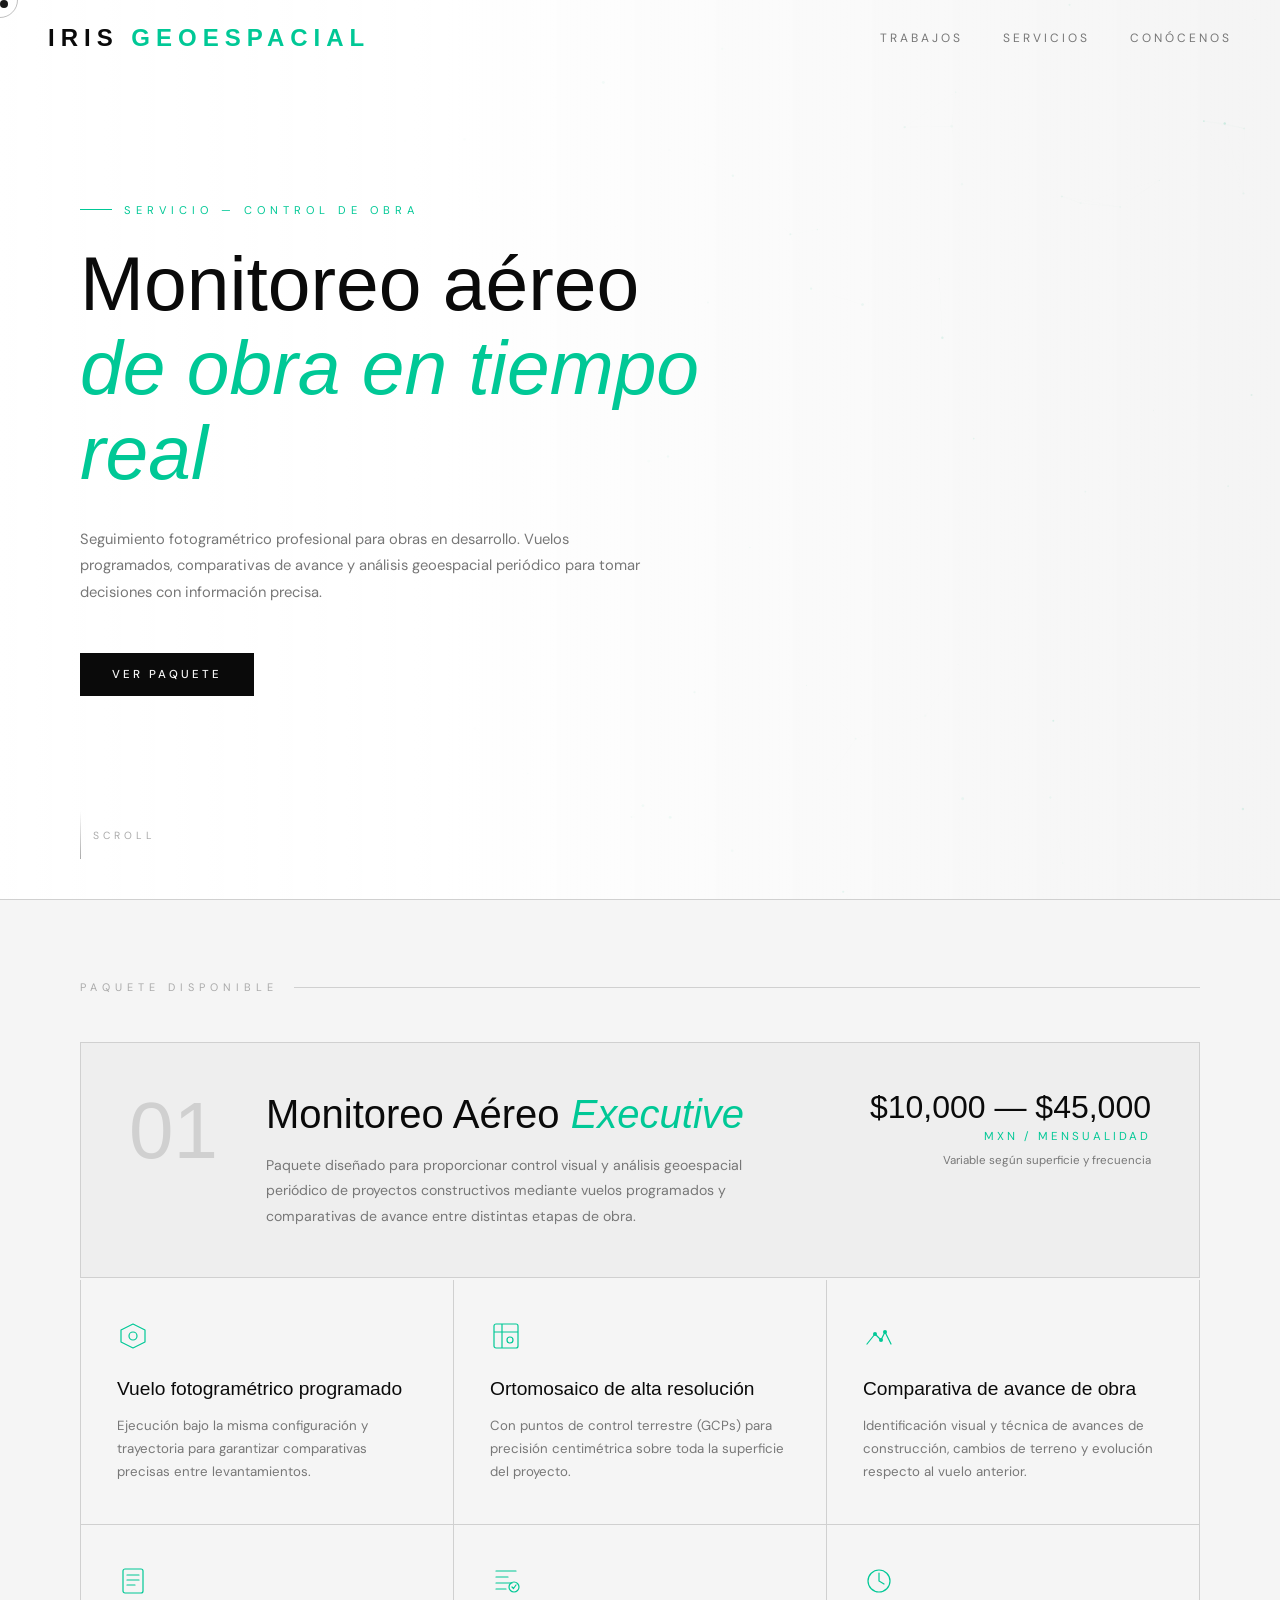
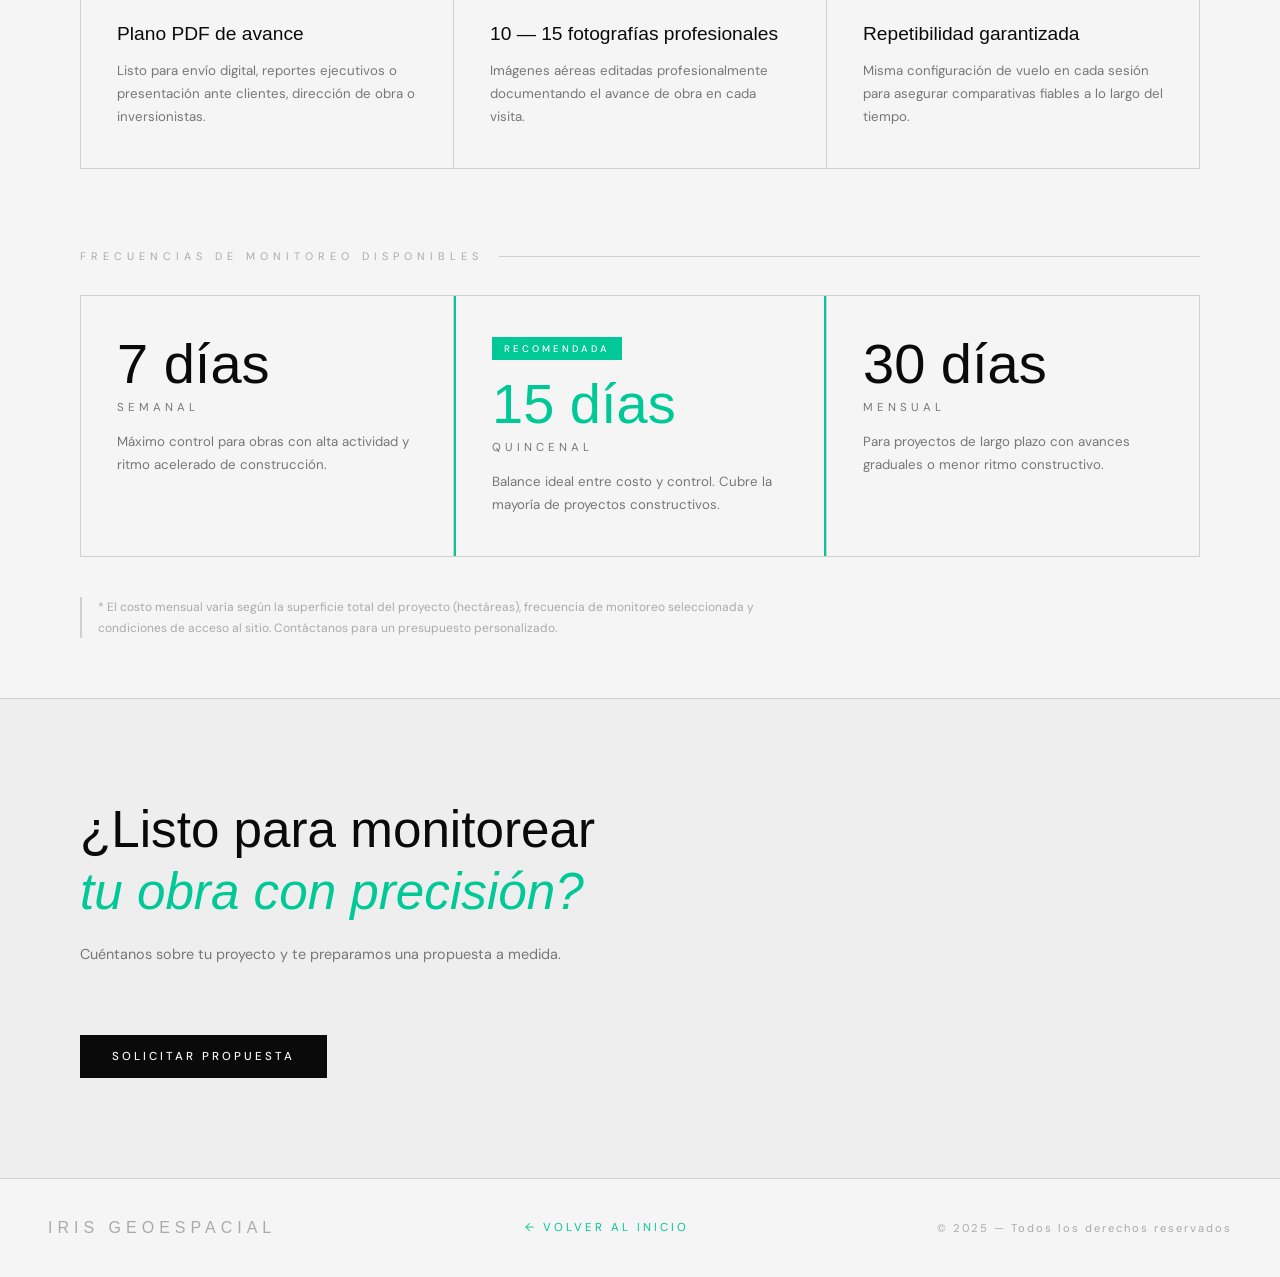
==== commit 44b3419e: "Describe los cambios" ====
--- a/controlobra.html
+++ b/controlobra.html
@@ -3,7 +3,7 @@
 <head>
   <meta charset="UTF-8">
   <meta name="viewport" content="width=device-width, initial-scale=1.0">
-  <title>Control de Obra — IRIS Geoespacial</title>
+  <title>Control de Obr — IRIS Geoespacial</title>
   <link href="https://fonts.googleapis.com/css2?family=Cormorant+Garamond:wght@300;400;600&family=DM+Sans:wght@300;400;500&display=swap" rel="stylesheet">
   <link rel="stylesheet" href="css/controlobra.css">
 </head>
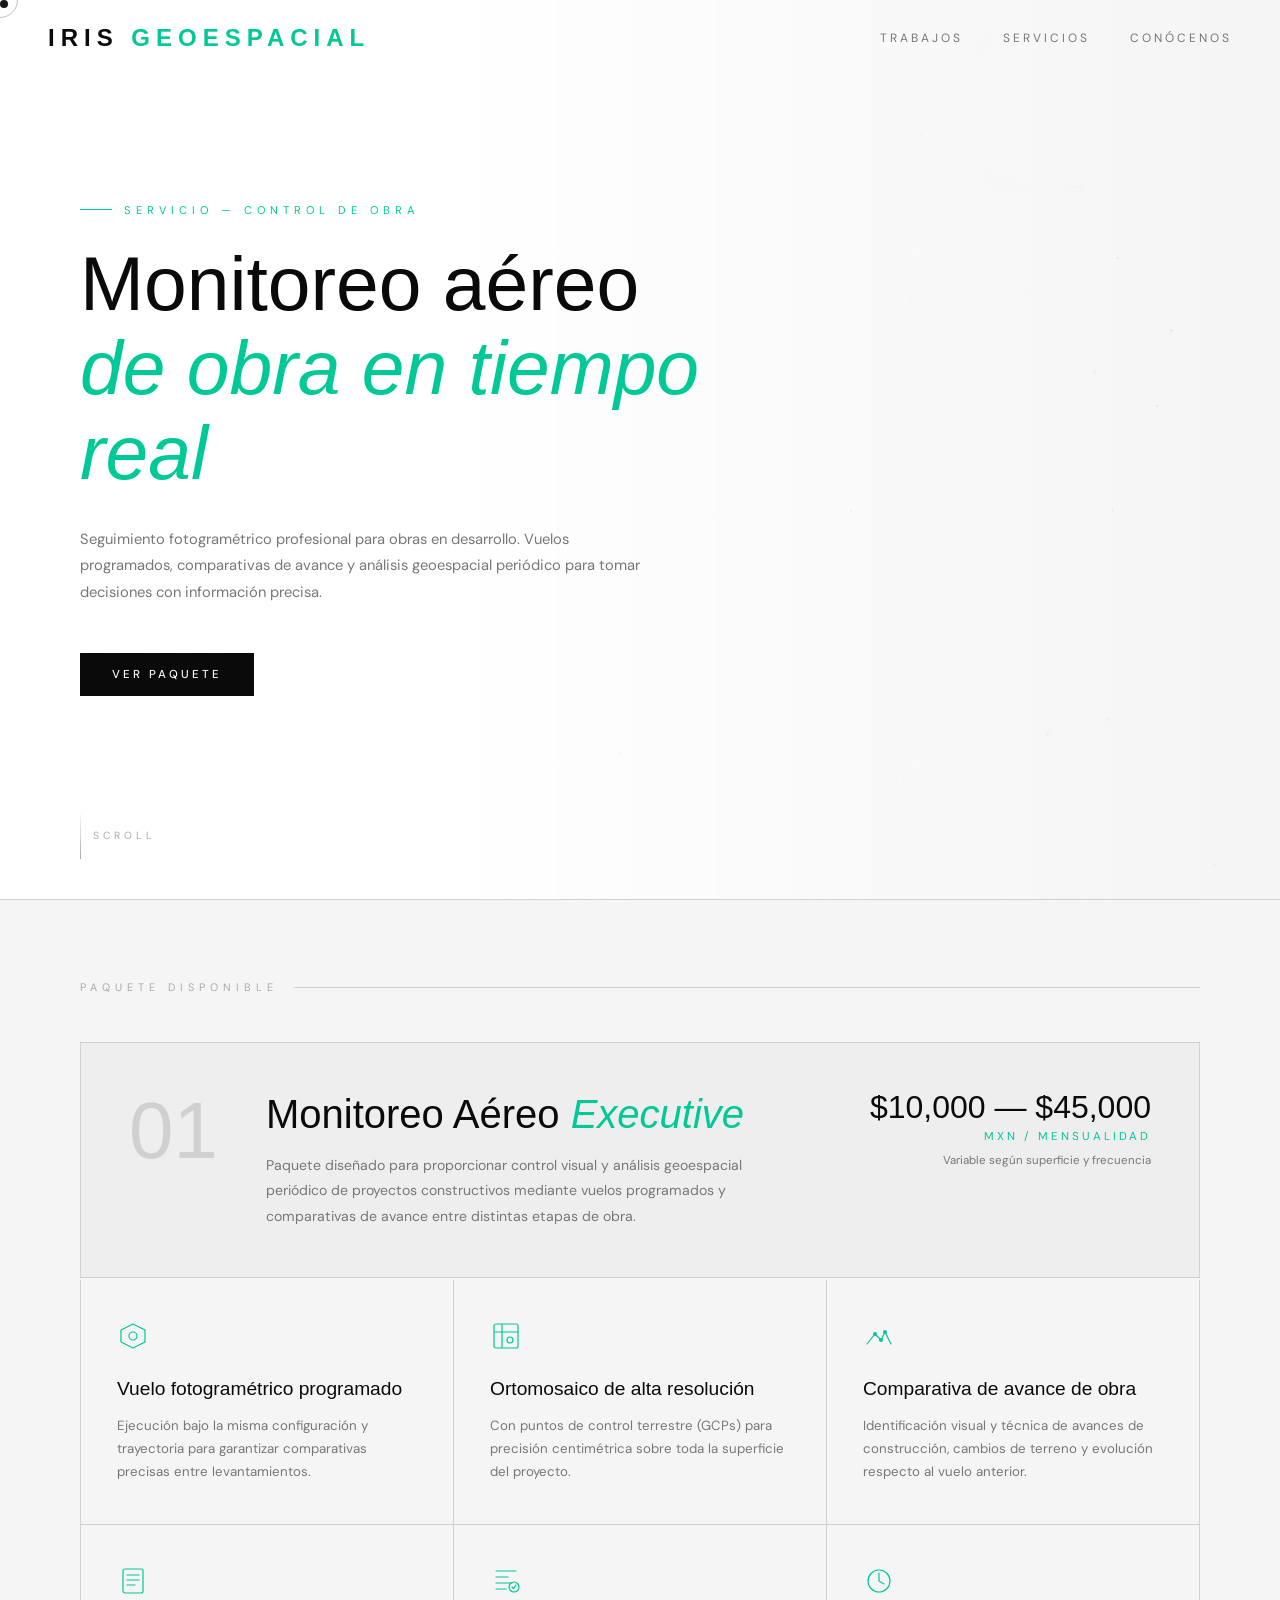
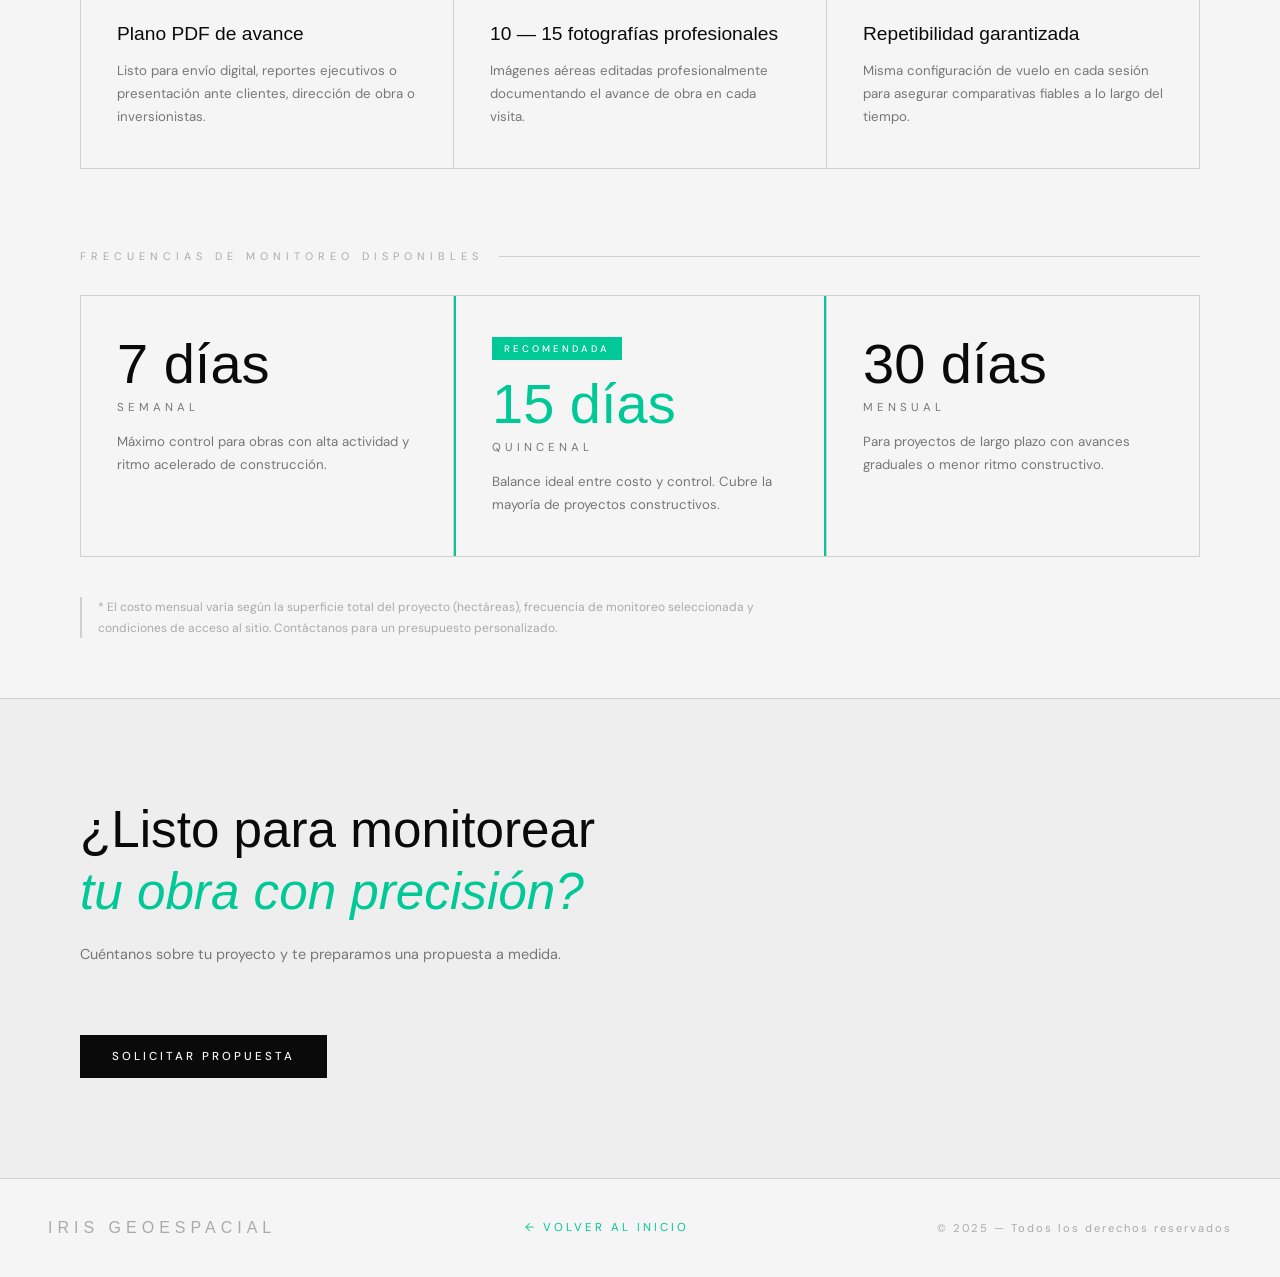
==== commit 99ff7900: "SUPABASE" ====
--- a/controlobra.html
+++ b/controlobra.html
@@ -3,7 +3,7 @@
 <head>
   <meta charset="UTF-8">
   <meta name="viewport" content="width=device-width, initial-scale=1.0">
-  <title>Control de Obr — IRIS Geoespacial</title>
+  <title>Control de Obra — IRIS Geoespacial</title>
   <link href="https://fonts.googleapis.com/css2?family=Cormorant+Garamond:wght@300;400;600&family=DM+Sans:wght@300;400;500&display=swap" rel="stylesheet">
   <link rel="stylesheet" href="css/controlobra.css">
 </head>
